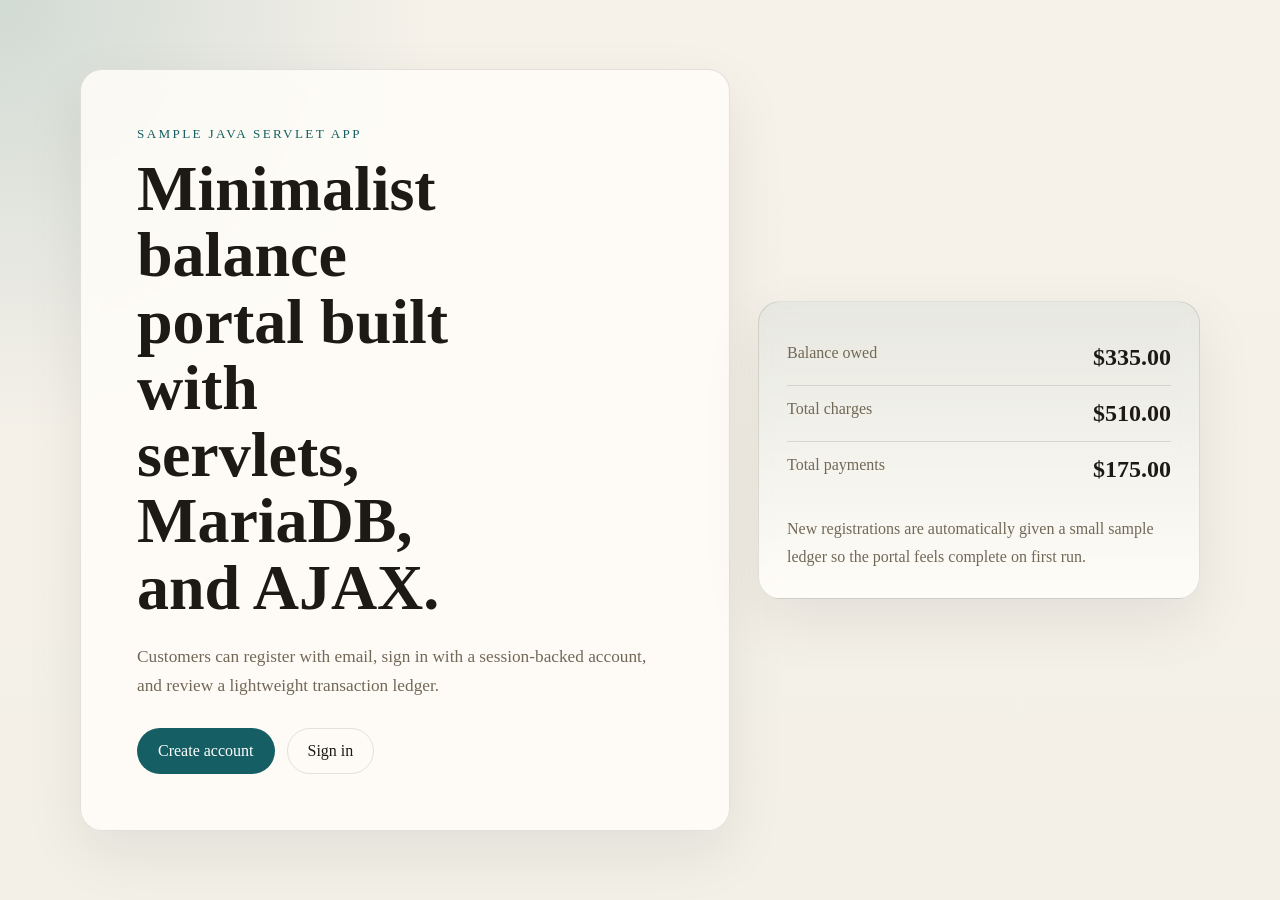
==== src/main/webapp/index.html @ 0873af0e "first commit" ====
<!DOCTYPE html>
<html lang="en">
<head>
  <meta charset="UTF-8">
  <meta name="viewport" content="width=device-width, initial-scale=1.0">
  <title>Northwind Balance Portal</title>
  <link rel="stylesheet" href="assets/styles.css">
</head>
<body data-page="home">
  <main class="shell shell--hero">
    <section class="hero">
      <p class="eyebrow">Sample Java Servlet App</p>
      <h1>Minimalist balance portal built with servlets, MariaDB, and AJAX.</h1>
      <p class="lede">
        Customers can register with email, sign in with a session-backed account, and review a lightweight transaction ledger.
      </p>
      <div class="actions">
        <a class="button button--primary" href="register.html">Create account</a>
        <a class="button button--ghost" href="login.html">Sign in</a>
      </div>
    </section>

    <section class="hero-panel">
      <div class="metric-row">
        <span>Balance owed</span>
        <strong>$335.00</strong>
      </div>
      <div class="metric-row">
        <span>Total charges</span>
        <strong>$510.00</strong>
      </div>
      <div class="metric-row">
        <span>Total payments</span>
        <strong>$175.00</strong>
      </div>
      <p class="panel-note">
        New registrations are automatically given a small sample ledger so the portal feels complete on first run.
      </p>
    </section>
  </main>
</body>
</html>
---- src/main/webapp/assets/styles.css ----
:root {
  --bg: #f3f0e8;
  --surface: #fffdf8;
  --surface-strong: #f7f2ea;
  --ink: #1d1a15;
  --muted: #726858;
  --line: rgba(29, 26, 21, 0.12);
  --accent: #155e63;
  --accent-strong: #0f4649;
  --danger: #a33b2f;
  --shadow: 0 22px 60px rgba(29, 26, 21, 0.08);
  --radius: 22px;
}

* {
  box-sizing: border-box;
}

html,
body {
  margin: 0;
  min-height: 100%;
}

body {
  background:
    radial-gradient(circle at top left, rgba(21, 94, 99, 0.16), transparent 28%),
    linear-gradient(180deg, #f6f2ea 0%, var(--bg) 100%);
  color: var(--ink);
  font-family: Georgia, "Times New Roman", serif;
}

a {
  color: inherit;
}

button,
input {
  font: inherit;
}

.shell {
  width: min(1120px, calc(100% - 32px));
  margin: 0 auto;
}

.shell--hero {
  min-height: 100vh;
  display: grid;
  grid-template-columns: 1.25fr 0.85fr;
  gap: 28px;
  align-items: center;
  padding: 48px 0;
}

.shell--form {
  min-height: 100vh;
  display: grid;
  place-items: center;
  padding: 32px 0;
}

.shell--portal {
  padding: 36px 0 60px;
}

.hero,
.hero-panel,
.card,
.summary-card,
.ledger {
  background: rgba(255, 253, 248, 0.86);
  backdrop-filter: blur(8px);
  border: 1px solid var(--line);
  border-radius: var(--radius);
  box-shadow: var(--shadow);
}

.hero {
  padding: 56px;
}

.hero-panel {
  padding: 28px;
  background: linear-gradient(180deg, rgba(21, 94, 99, 0.06), rgba(255, 253, 248, 0.92));
}

.card {
  width: min(520px, 100%);
  padding: 40px;
}

.eyebrow {
  margin: 0 0 14px;
  color: var(--accent);
  font-size: 0.82rem;
  letter-spacing: 0.18em;
  text-transform: uppercase;
}

h1,
h2 {
  margin: 0;
  font-weight: 600;
  line-height: 1.04;
}

h1 {
  font-size: clamp(2.6rem, 5vw, 5.4rem);
  max-width: 11ch;
}

h2 {
  font-size: 1.5rem;
}

.lede {
  margin: 20px 0 0;
  max-width: 34rem;
  color: var(--muted);
  font-size: 1.08rem;
  line-height: 1.7;
}

.lede--compact {
  margin-top: 8px;
}

.actions {
  display: flex;
  gap: 12px;
  margin-top: 28px;
  flex-wrap: wrap;
}

.button {
  display: inline-flex;
  align-items: center;
  justify-content: center;
  min-height: 46px;
  padding: 0 20px;
  border-radius: 999px;
  border: 1px solid transparent;
  text-decoration: none;
  cursor: pointer;
  transition: transform 160ms ease, background-color 160ms ease, border-color 160ms ease;
}

.button:hover {
  transform: translateY(-1px);
}

.button--primary {
  background: var(--accent);
  color: #fff;
}

.button--primary:hover {
  background: var(--accent-strong);
}

.button--ghost {
  background: transparent;
  border-color: var(--line);
}

.metric-row {
  display: flex;
  justify-content: space-between;
  gap: 16px;
  padding: 14px 0;
  border-bottom: 1px solid var(--line);
}

.metric-row:last-of-type {
  border-bottom: 0;
}

.metric-row span,
.panel-note,
.footnote,
.form-message,
.ledger-head p,
th {
  color: var(--muted);
}

.metric-row strong,
.summary-card strong {
  font-size: 1.5rem;
  font-weight: 600;
}

.panel-note {
  margin: 18px 0 0;
  line-height: 1.7;
}

.back-link {
  display: inline-block;
  margin-bottom: 20px;
  color: var(--muted);
  text-decoration: none;
}

.form-stack {
  display: grid;
  gap: 16px;
  margin-top: 28px;
}

.form-stack label {
  display: grid;
  gap: 8px;
}

.form-stack span {
  font-size: 0.92rem;
}

input {
  width: 100%;
  min-height: 48px;
  padding: 0 14px;
  background: var(--surface);
  border: 1px solid var(--line);
  border-radius: 14px;
  outline: none;
}

input:focus {
  border-color: rgba(21, 94, 99, 0.6);
  box-shadow: 0 0 0 3px rgba(21, 94, 99, 0.12);
}

.form-message {
  min-height: 1.5rem;
  margin: 0;
}

.form-message.is-error {
  color: var(--danger);
}

.form-message.is-success {
  color: var(--accent);
}

.footnote {
  margin: 18px 0 0;
}

.portal-header {
  display: flex;
  justify-content: space-between;
  align-items: flex-start;
  gap: 20px;
  margin-bottom: 26px;
}

.summary-grid {
  display: grid;
  grid-template-columns: repeat(3, minmax(0, 1fr));
  gap: 16px;
  margin-bottom: 24px;
}

.summary-card {
  padding: 22px;
  display: grid;
  gap: 8px;
}

.ledger {
  padding: 26px;
}

.ledger-head {
  display: flex;
  justify-content: space-between;
  gap: 24px;
  align-items: flex-end;
  margin-bottom: 16px;
}

.table-wrap {
  overflow-x: auto;
}

table {
  width: 100%;
  border-collapse: collapse;
}

th,
td {
  padding: 14px 12px;
  text-align: left;
  border-bottom: 1px solid var(--line);
}

tbody tr:last-child td {
  border-bottom: 0;
}

.amount-col,
.amount {
  text-align: right;
}

.amount.is-credit {
  color: var(--accent);
}

.amount.is-debit {
  color: var(--ink);
}

.pill {
  display: inline-flex;
  align-items: center;
  padding: 6px 10px;
  border-radius: 999px;
  background: var(--surface-strong);
  font-size: 0.8rem;
  letter-spacing: 0.04em;
  text-transform: uppercase;
}

@media (max-width: 900px) {
  .shell--hero {
    grid-template-columns: 1fr;
    padding: 28px 0 44px;
  }

  .hero,
  .card {
    padding: 28px;
  }

  .portal-header,
  .ledger-head {
    flex-direction: column;
    align-items: flex-start;
  }

  .summary-grid {
    grid-template-columns: 1fr;
  }

  h1 {
    max-width: none;
    font-size: clamp(2.4rem, 11vw, 4rem);
  }
}
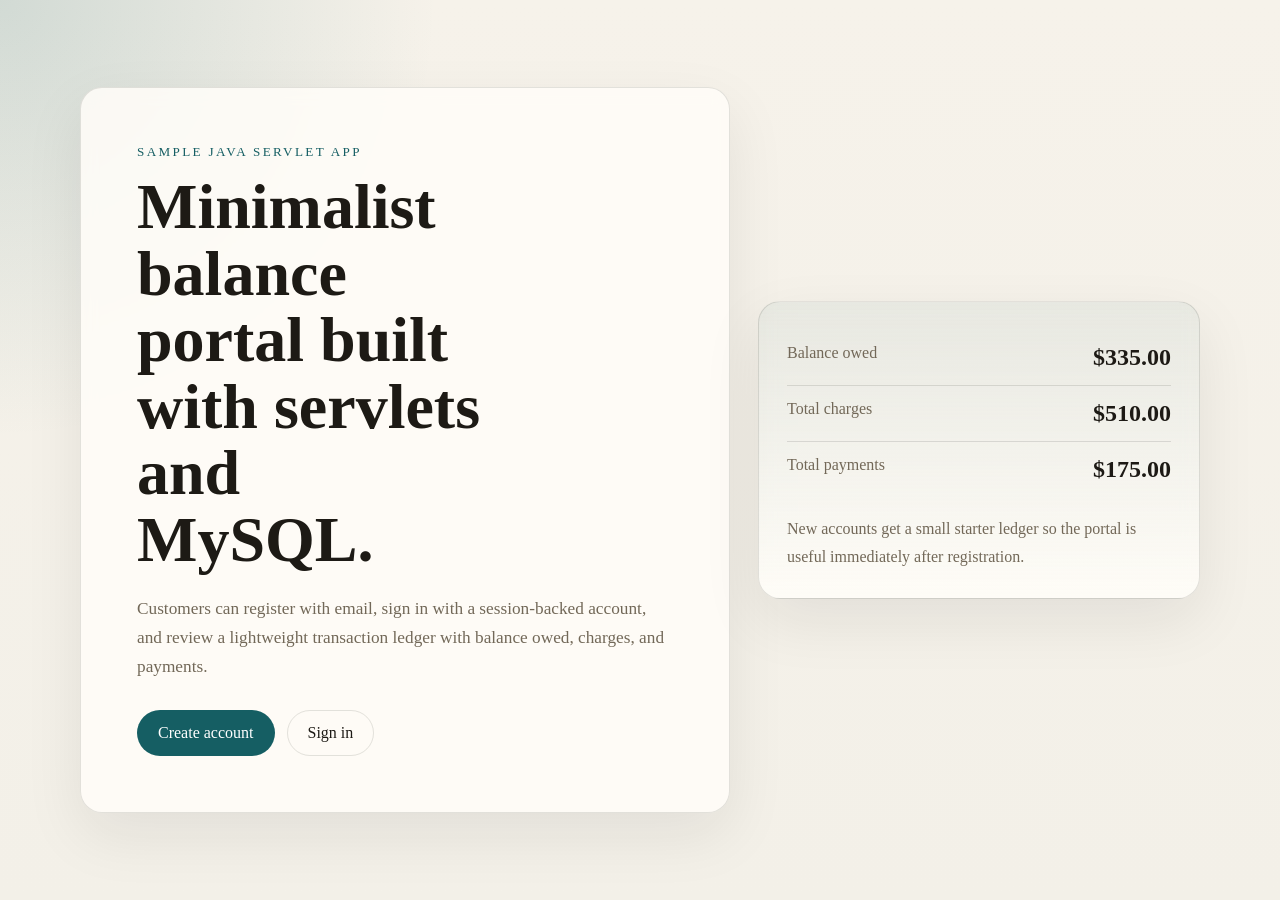
==== commit d09507d0: "Changed to Google Cloud platform." ====
--- a/src/main/webapp/index.html
+++ b/src/main/webapp/index.html
@@ -10,9 +10,9 @@
   <main class="shell shell--hero">
     <section class="hero">
       <p class="eyebrow">Sample Java Servlet App</p>
-      <h1>Minimalist balance portal built with servlets, MariaDB, and AJAX.</h1>
+      <h1>Minimalist balance portal built with servlets and MySQL.</h1>
       <p class="lede">
-        Customers can register with email, sign in with a session-backed account, and review a lightweight transaction ledger.
+        Customers can register with email, sign in with a session-backed account, and review a lightweight transaction ledger with balance owed, charges, and payments.
       </p>
       <div class="actions">
         <a class="button button--primary" href="register.html">Create account</a>
@@ -34,7 +34,7 @@
         <strong>$175.00</strong>
       </div>
       <p class="panel-note">
-        New registrations are automatically given a small sample ledger so the portal feels complete on first run.
+        New accounts get a small starter ledger so the portal is useful immediately after registration.
       </p>
     </section>
   </main>
